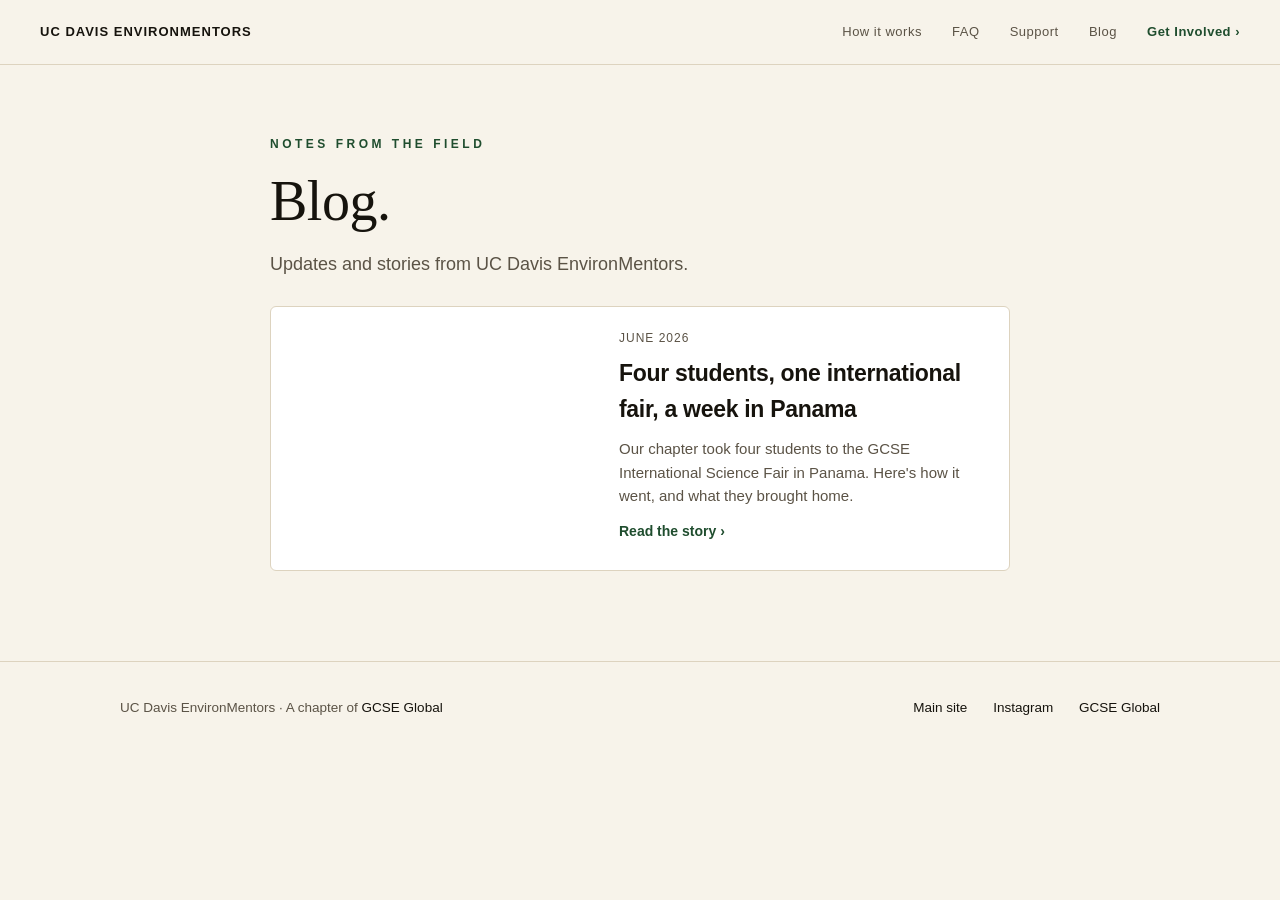
==== blog.html @ 5f30fe04 "Add Panama 2026 blog post + activate blog index - New narrative post 'Four students, one internation" ====
<!doctype html>
<html lang="en"><head><meta charset="utf-8">
<meta name="viewport" content="width=device-width,initial-scale=1">
<title>EnvironMentors at UC Davis — Blog</title>
<meta name="description" content="Updates and highlights from UC Davis EnvironMentors.">
<link rel="stylesheet" href="site.css">
</head>
<body>

<div class="top">
  <span class="mark"><a href="index.html">UC&nbsp;Davis EnvironMentors</a></span>
  <span class="nav">
    <a href="index.html#how">How it works</a>
    <a href="faq.html">FAQ</a>
    <a href="support.html">Support</a>
    <a href="blog.html">Blog</a>
    <a class="cta" href="index.html#signup">Get Involved&nbsp;&rsaquo;</a>
  </span>
</div>

<main class="page">
  <div class="eyebrow">Notes from the field</div>
  <h1 class="serif">Blog.</h1>
  <p class="intro">Updates and stories from UC&nbsp;Davis EnvironMentors.</p>

  <a class="post-card" href="panama-2026.html">
    <div class="pc-img" style="background-image:url('photos/panama-team.jpg')"></div>
    <div class="pc-body">
      <div class="pc-date">June 2026</div>
      <h2>Four students, one international fair, a week in Panama</h2>
      <p>Our chapter took four students to the GCSE International Science Fair in Panama. Here's how it went, and what they brought home.</p>
      <span class="pc-more">Read the story&nbsp;&rsaquo;</span>
    </div>
  </a>
</main>

<footer>
  <div class="wrap">
    <span>UC&nbsp;Davis EnvironMentors &middot; A chapter of <a href="https://gcseglobal.org/">GCSE Global</a></span>
    <span class="links">
      <a href="https://environmentors.ucdavis.edu/">Main site</a>
      <a href="https://www.instagram.com/environmentors.ucdavis/">Instagram</a>
      <a href="https://gcseglobal.org/">GCSE Global</a>
    </span>
  </div>
</footer>

</body></html>
---- site.css ----
/* === EnvironMentors @ UC Davis — editorial site styles === */
:root{
  --ink:#16130d; --ink2:#5b5346; --paper:#f7f3ea; --panel:#fff; --line:#ddd3bf;
  --accent:#1f4d2e; --accent2:#b9882f;
}
*{box-sizing:border-box;margin:0;padding:0}
html{scroll-behavior:smooth}
body{font-family:-apple-system,"Helvetica Neue",Arial,sans-serif;color:var(--ink);background:var(--paper);line-height:1.55;-webkit-font-smoothing:antialiased}
img{max-width:100%;display:block}
.serif{font-family:"Iowan Old Style","Palatino Linotype",Georgia,"Times New Roman",serif}
.wrap{max-width:1120px;margin:0 auto;padding:0 40px}

/* top bar */
.top{display:flex;justify-content:space-between;align-items:center;padding:22px 40px;border-bottom:1px solid var(--line);font-size:13px;letter-spacing:.5px}
.top .mark{font-weight:700;letter-spacing:1px;text-transform:uppercase}
.top a{color:var(--ink);text-decoration:none}
.top .nav a{margin-left:26px;color:var(--ink2)}
.top .nav a:hover{color:var(--ink)}
.top .nav a.cta{color:var(--accent);font-weight:800}

/* hero */
.hero{padding:84px 40px 64px;max-width:1120px;margin:0 auto}
.eyebrow{font-size:12px;letter-spacing:3.5px;text-transform:uppercase;color:var(--accent);font-weight:700;margin-bottom:26px}
.hero h1{font-size:clamp(40px,6.6vw,82px);line-height:1.02;font-weight:400;letter-spacing:-.5px;max-width:14ch}
.hero h1 em{font-style:normal;color:var(--accent)}
.hero .lede{font-size:clamp(17px,1.6vw,21px);color:var(--ink2);max-width:60ch;margin-top:30px;line-height:1.55}
.cta-row{display:flex;align-items:center;gap:22px;margin-top:38px;flex-wrap:wrap}
.btn{display:inline-block;background:var(--accent);color:#fff;text-decoration:none;font-weight:600;font-size:16px;padding:15px 30px;border-radius:2px;letter-spacing:.3px;cursor:pointer;border:0}
.btn:hover{background:#163d24}
.cta-row .note{font-size:14px;color:var(--ink2);max-width:34ch}

/* hero image */
.heroimg{margin-top:56px}
.heroimg .frame{width:100%;height:clamp(300px,46vw,560px);background-image:url('photos/panama-talk.jpg');background-size:cover;background-position:center 28%;border-radius:3px}
.heroimg .cap{font-size:12.5px;color:var(--ink2);letter-spacing:.4px;margin-top:10px}

/* specs */
.specs{border-top:1px solid var(--line);border-bottom:1px solid var(--line);margin-top:64px}
.specs .wrap{display:grid;grid-template-columns:repeat(4,1fr)}
.spec{padding:30px 0}
.spec + .spec{border-left:1px solid var(--line);padding-left:30px}
.spec .n{font-size:30px;font-weight:400;letter-spacing:-.5px}
.spec .l{font-size:12.5px;letter-spacing:1px;text-transform:uppercase;color:var(--ink2);margin-top:6px}

/* how */
.how{padding:78px 40px}
.how h2{font-size:13px;letter-spacing:3px;text-transform:uppercase;color:var(--accent);font-weight:700;margin-bottom:40px}
.steps{display:grid;grid-template-columns:repeat(3,1fr);gap:44px}
.step .num{font-size:14px;color:var(--accent2);font-weight:700;letter-spacing:1px}
.step h3{font-size:24px;font-weight:400;margin:12px 0 10px}
.step p{font-size:15.5px;color:var(--ink2)}

/* track record */
.record{padding:74px 40px;border-top:1px solid var(--line)}
.record h2{font-size:clamp(28px,3.6vw,42px);font-weight:400;letter-spacing:-.5px;margin:0;max-width:16ch}
.record p{font-size:16.5px;color:var(--ink2);max-width:64ch;margin-top:20px;line-height:1.6}

/* quote */
.quote{background:var(--ink);color:#f3ecdc;padding:90px 40px}
.quote .wrap{max-width:900px}
.quote blockquote{font-size:clamp(24px,3vw,36px);line-height:1.3;font-weight:400}
.quote cite{display:block;margin-top:24px;font-style:normal;font-size:14px;letter-spacing:1px;text-transform:uppercase;color:#b9a87e}
.quote .quotes{max-width:1060px;display:grid;grid-template-columns:1fr 1fr;gap:48px}
.quote .quotes figure{margin:0}
.quote .quotes blockquote{font-size:clamp(18px,1.9vw,24px);line-height:1.36;font-weight:400}
.quote .quotes figcaption{margin-top:18px;font-size:13px;letter-spacing:1px;text-transform:uppercase;color:#b9a87e}
@media(max-width:760px){.quote .quotes{grid-template-columns:1fr;gap:34px}}

/* testimonial carousel */
.carousel{position:relative;display:flex;align-items:center;gap:10px}
.car-viewport{overflow:hidden;flex:1}
.car-track{display:flex;transition:transform .45s ease}
.slide{flex:0 0 100%;margin:0;padding:0 10px;text-align:center}
.slide blockquote{font-size:clamp(19px,2.3vw,29px);line-height:1.36;font-weight:400;max-width:46ch;margin:0 auto;font-family:"Iowan Old Style","Palatino Linotype",Georgia,serif}
.slide figcaption{margin-top:22px;font-size:13px;letter-spacing:1px;text-transform:uppercase;color:#b9a87e}
.car-arrow{flex:0 0 auto;background:none;border:1px solid rgba(255,255,255,.32);color:#f3ecdc;width:44px;height:44px;border-radius:50%;font-size:20px;line-height:1;cursor:pointer;transition:border-color .2s,color .2s}
.car-arrow:hover{border-color:#cdb98a;color:#fff}
.car-dots{display:flex;justify-content:center;gap:9px;margin-top:30px}
.car-dots button{width:8px;height:8px;border-radius:50%;border:0;background:rgba(255,255,255,.28);cursor:pointer;padding:0}
.car-dots button.active{background:#cdb98a}
@media(max-width:760px){.car-arrow{width:36px;height:36px;font-size:17px}.slide blockquote{font-size:19px}}

/* department ticker */
.ticker{background:var(--panel);border-top:1px solid var(--line);border-bottom:1px solid var(--line);padding:24px 0;overflow:hidden}
.ticker .lab{text-align:center;font-size:11.5px;letter-spacing:2.5px;text-transform:uppercase;color:var(--ink2);margin-bottom:16px}
.ticker .marquee{display:flex;width:max-content;animation:ticker 48s linear infinite}
.ticker:hover .marquee{animation-play-state:paused}
.ticker .item{display:inline-flex;align-items:center;font-size:15px;color:var(--ink);white-space:nowrap;padding:0 24px;border-right:1px solid var(--line)}
.ticker .item::before{content:"";display:inline-block;width:6px;height:6px;border-radius:50%;background:var(--accent);margin-right:12px;opacity:.7}
@keyframes ticker{from{transform:translateX(0)}to{transform:translateX(-50%)}}
@media(prefers-reduced-motion:reduce){.ticker .marquee{animation:none;flex-wrap:wrap;justify-content:center;width:auto;gap:6px}}

/* signup + embedded form */
.signup{padding:84px 40px 30px;text-align:center}
.signup .eyebrow{margin-bottom:18px}
.signup h2{font-size:clamp(30px,4vw,48px);font-weight:400;letter-spacing:-.5px;max-width:18ch;margin:0 auto}
.signup p{color:var(--ink2);margin:18px auto 8px;max-width:48ch;font-size:16px}
.form-wrap{max-width:720px;margin:30px auto 0;background:var(--panel);border:1px solid var(--line);border-radius:6px;padding:8px;text-align:left}
.form-wrap iframe{width:100%;border:0;display:block;border-radius:4px}

/* generic page body (faq, blog) */
.page{max-width:820px;margin:0 auto;padding:70px 40px 90px}
.page .eyebrow{margin-bottom:18px}
.page h1{font-size:clamp(34px,5vw,56px);font-weight:400;letter-spacing:-.5px;line-height:1.05}
.page .intro{font-size:18px;color:var(--ink2);margin-top:20px;max-width:60ch}
.page h2{font-size:22px;font-weight:600;margin:46px 0 10px}
.page p{font-size:16px;color:var(--ink2);margin-top:10px}
.faq-item{border-top:1px solid var(--line);padding:26px 0}
.faq-item:last-child{border-bottom:1px solid var(--line)}
.support .claim{font-size:clamp(19px,2.1vw,24px);color:var(--ink);margin-top:18px;line-height:1.4}
.support .claim strong{color:var(--accent);font-weight:700}
.support section{margin-top:8px}
.support .btn{margin-top:18px}
.ways{margin:16px 0 0;padding:0;list-style:none;counter-reset:w}
.ways li{position:relative;padding:16px 0 16px 46px;border-top:1px solid var(--line);counter-increment:w;font-size:16px;color:var(--ink2);line-height:1.55}
.ways li::before{content:counter(w);position:absolute;left:0;top:15px;width:28px;height:28px;border:1px solid var(--accent);color:var(--accent);border-radius:50%;display:flex;align-items:center;justify-content:center;font-size:13px;font-weight:700}
.ways li strong{color:var(--ink)}

/* blog list */
.post-card{display:grid;grid-template-columns:300px 1fr;gap:24px;text-decoration:none;color:var(--ink);border:1px solid var(--line);border-radius:6px;overflow:hidden;margin-top:28px;background:var(--panel)}
.post-card .pc-img{background-size:cover;background-position:center;min-height:200px}
.post-card .pc-body{padding:22px 24px 26px}
.post-card .pc-date{font-size:12px;letter-spacing:1px;text-transform:uppercase;color:var(--ink2)}
.post-card h2{font-size:23px;font-weight:600;margin:8px 0 0;letter-spacing:-.3px}
.post-card p{font-size:15px;color:var(--ink2);margin-top:10px}
.post-card .pc-more{display:inline-block;margin-top:14px;color:var(--accent);font-weight:700;font-size:14px}
.post-card:hover{border-color:var(--accent2)}
@media(max-width:680px){.post-card{grid-template-columns:1fr}}

/* blog article */
.article{max-width:760px;margin:0 auto;padding:60px 40px 84px}
.article .eyebrow{margin-bottom:16px}
.article h1{font-size:clamp(32px,4.6vw,52px);font-weight:400;letter-spacing:-.5px;line-height:1.07}
.article .dek{font-size:19px;color:var(--ink2);margin-top:18px;line-height:1.5}
.article .byline{font-size:12.5px;letter-spacing:1px;color:var(--ink2);margin-top:18px;text-transform:uppercase}
.article figure{margin:34px 0}
.article figure img{width:100%;border-radius:3px;display:block}
.article figcaption{font-size:12.5px;color:var(--ink2);margin-top:9px}
.article p{font-size:17px;line-height:1.75;margin-top:20px;color:var(--ink)}
.article h2{font-size:24px;font-weight:600;margin-top:42px;letter-spacing:-.3px}
.article .thanks{font-size:15px;color:var(--ink2);border-top:1px solid var(--line);margin-top:48px;padding-top:24px;line-height:1.75}
.article a{color:var(--accent)}
@media(max-width:760px){.article{padding:44px 24px 60px}.article p{font-size:16px}}
.ack{margin-top:56px;border-top:1px solid var(--line);padding-top:22px}
.ack p{font-size:13px;color:var(--ink2);max-width:62ch}
.faq-item h3{font-size:20px;font-weight:600}
.faq-item p{margin-top:10px}
.todo{display:inline-block;font-size:11px;letter-spacing:1px;text-transform:uppercase;color:#9a5; color:var(--accent2);border:1px solid var(--accent2);border-radius:3px;padding:2px 8px;margin-left:8px;vertical-align:middle}

/* gallery */
.gallery{padding:78px 40px;border-top:1px solid var(--line)}
.gal-head{display:flex;justify-content:space-between;align-items:baseline;flex-wrap:wrap;gap:10px}
.gal-head h2{font-size:13px;letter-spacing:3px;text-transform:uppercase;color:var(--accent);font-weight:700}
.gal-head .ig{font-size:14px;color:var(--accent);text-decoration:none;font-weight:600;white-space:nowrap}
.gal-head .ig:hover{text-decoration:underline}
.gal-sub{color:var(--ink2);max-width:64ch;margin-top:12px;font-size:15.5px}
.gal-grid{display:grid;grid-template-columns:repeat(4,1fr);gap:16px;margin-top:28px}
.gal-grid figure{margin:0}
.gal-grid .g{height:210px;background-size:cover;background-position:center;border-radius:3px}
.gal-grid figcaption{font-size:12.5px;color:var(--ink2);margin-top:9px;line-height:1.4}
@media(max-width:760px){.gal-grid{grid-template-columns:1fr 1fr}}

/* footer */
footer{border-top:1px solid var(--line);padding:36px 40px;font-size:13.5px;color:var(--ink2)}
footer .wrap{display:flex;justify-content:space-between;flex-wrap:wrap;gap:16px}
footer a{color:var(--ink);text-decoration:none}
footer a:hover{color:var(--accent)}
footer .links a{margin-left:22px}

/* lightbox (click any photo to zoom) */
.zoomable{cursor:zoom-in}
.lightbox{position:fixed;inset:0;background:rgba(15,12,8,.93);display:none;align-items:center;justify-content:center;z-index:100;padding:20px;cursor:zoom-out}
.lightbox.open{display:flex}
.lightbox img{max-width:96vw;max-height:90vh;border-radius:3px;box-shadow:0 12px 60px rgba(0,0,0,.55)}
.lightbox figcaption{position:absolute;left:0;right:0;bottom:18px;text-align:center;color:#e9e1d0;font-size:13px;letter-spacing:.3px;padding:0 20px}
.lb-close{position:absolute;top:14px;right:20px;background:none;border:0;color:#fff;font-size:40px;line-height:1;cursor:pointer;opacity:.85}
.lb-close:hover{opacity:1}

@media(max-width:760px){
  .wrap{padding:0 24px}
  .top{padding:16px 24px}
  .top .nav a{margin-left:14px}
  .hero{padding:52px 24px 36px}
  .heroimg{margin-top:36px}
  .how,.gallery,.signup{padding:54px 24px}
  .quote{padding:60px 24px}
  .specs{margin-top:44px}
  .steps{grid-template-columns:1fr;gap:30px}
  .specs .wrap{grid-template-columns:1fr 1fr}
  .spec{padding:20px 8px;text-align:center}
  .spec, .spec + .spec{border-left:0;padding-left:8px}
  .spec:nth-child(n+3){border-top:1px solid var(--line)}
  .gal-grid{grid-template-columns:1fr 1fr;gap:12px}
  .gal-grid .g{height:150px}
}
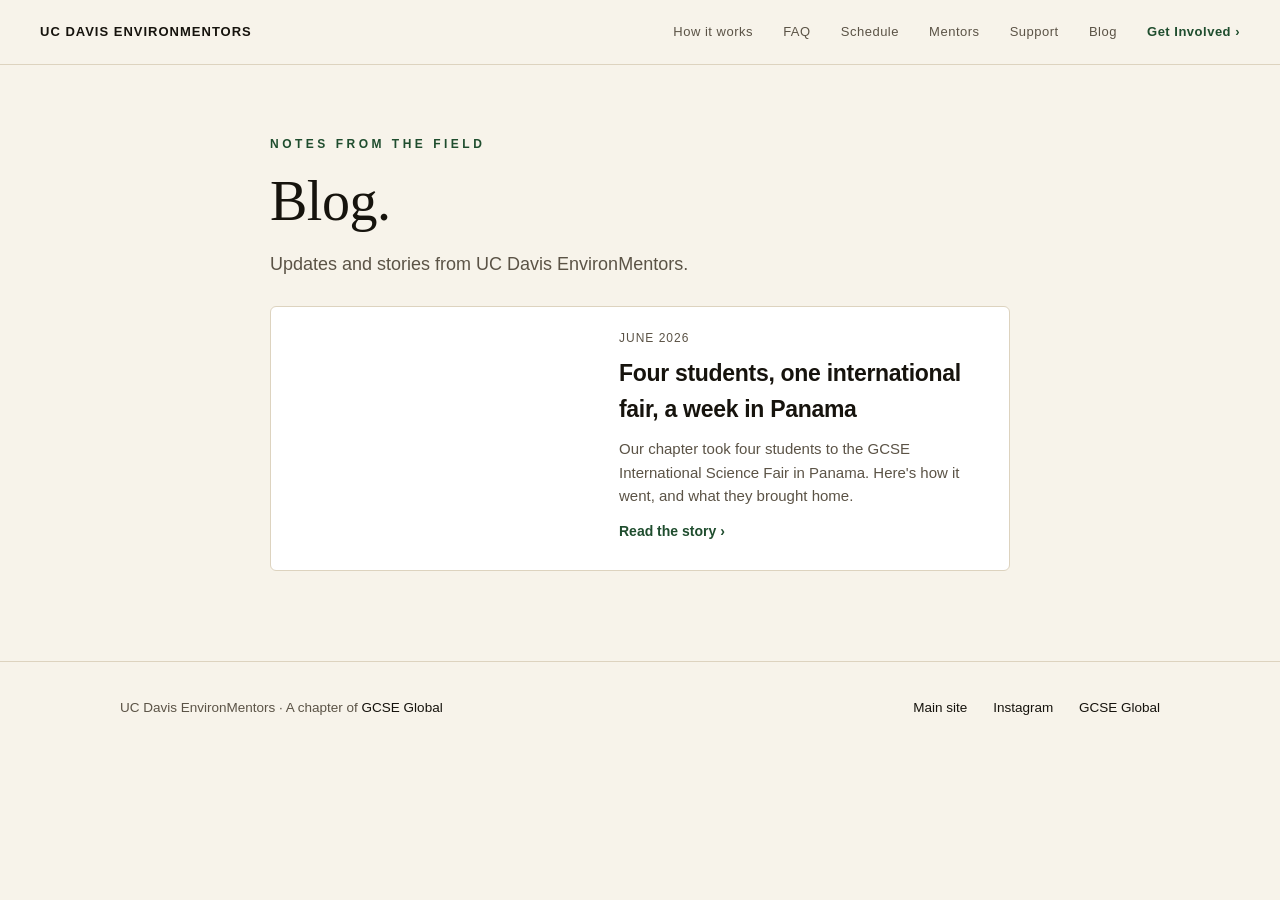
==== commit 0a9f73be: "Add Schedule page (quarterly year-at-a-glance, field trips, breaks, transportation); link in nav Co-" ====
--- a/blog.html
+++ b/blog.html
@@ -12,6 +12,8 @@
   <span class="nav">
     <a href="index.html#how">How it works</a>
     <a href="faq.html">FAQ</a>
+    <a href="schedule.html">Schedule</a>
+    <a href="mentors.html">Mentors</a>
     <a href="support.html">Support</a>
     <a href="blog.html">Blog</a>
     <a class="cta" href="index.html#signup">Get Involved&nbsp;&rsaquo;</a>
